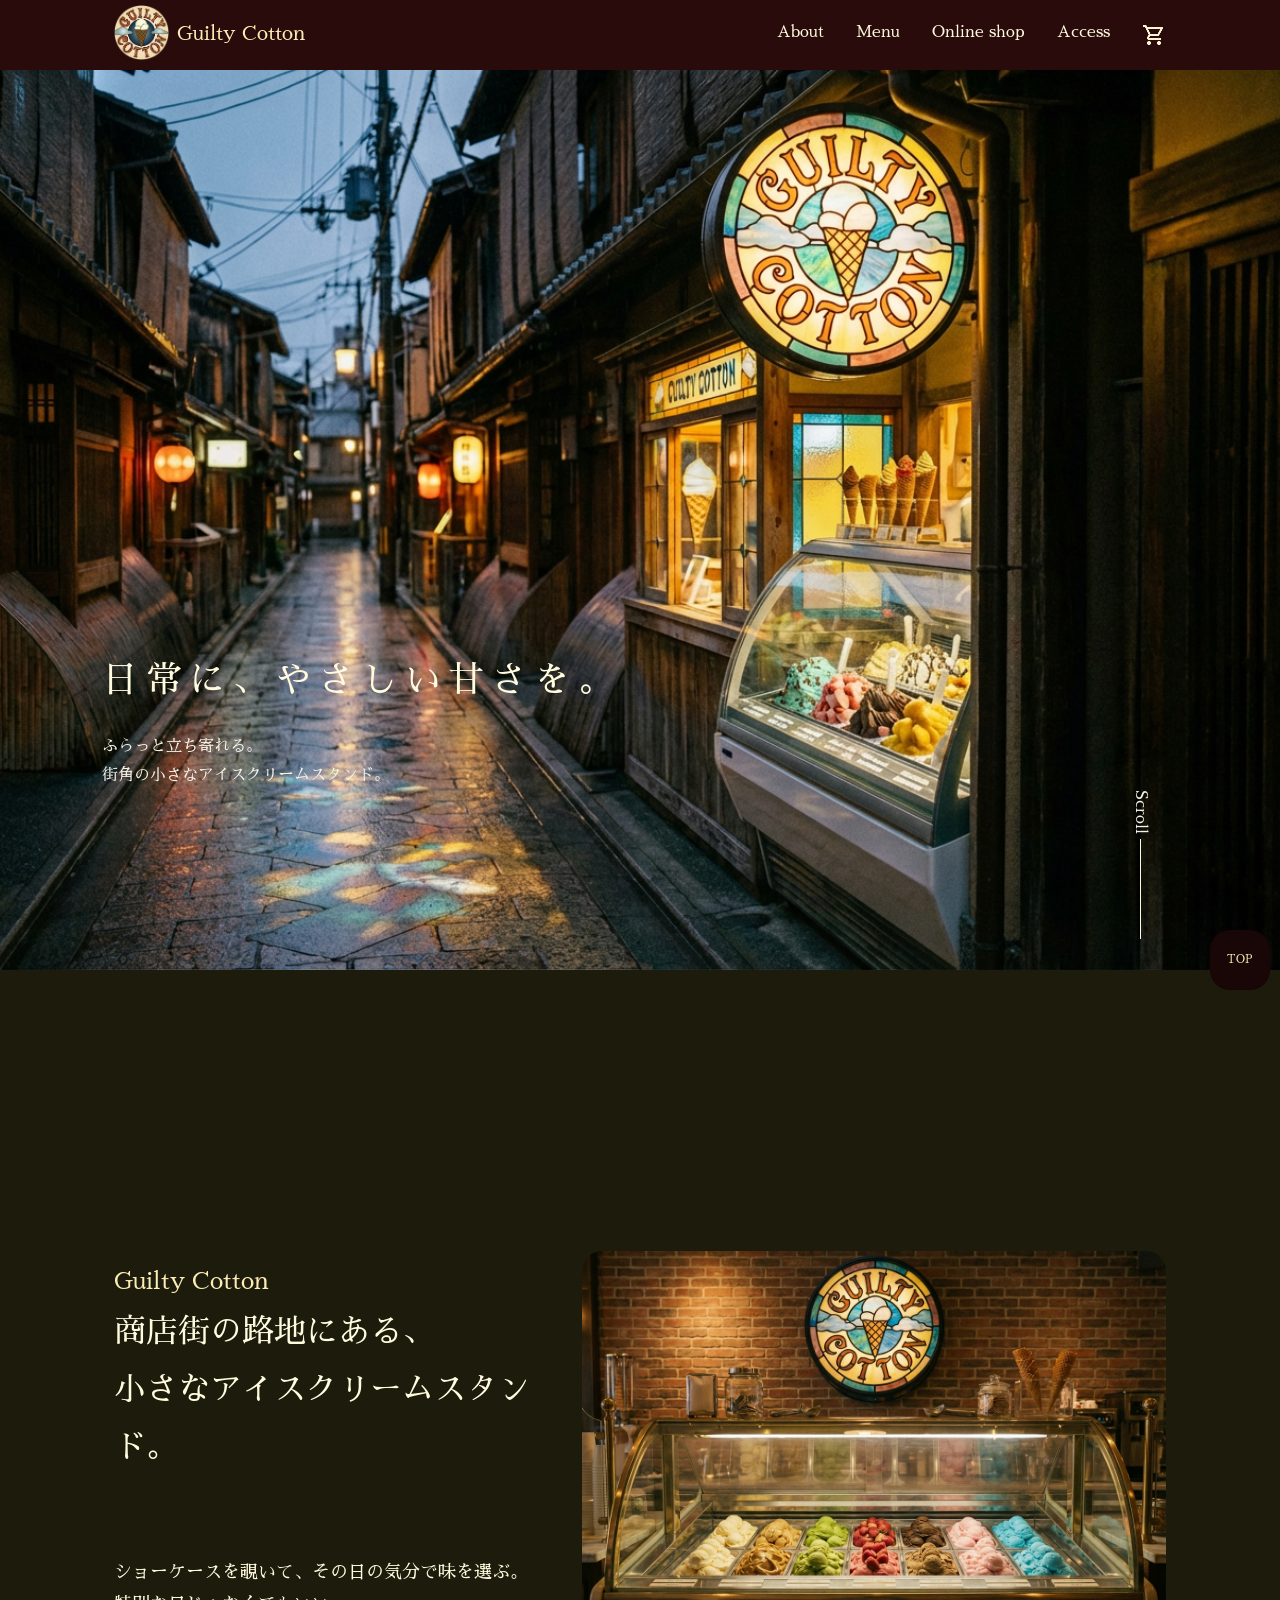
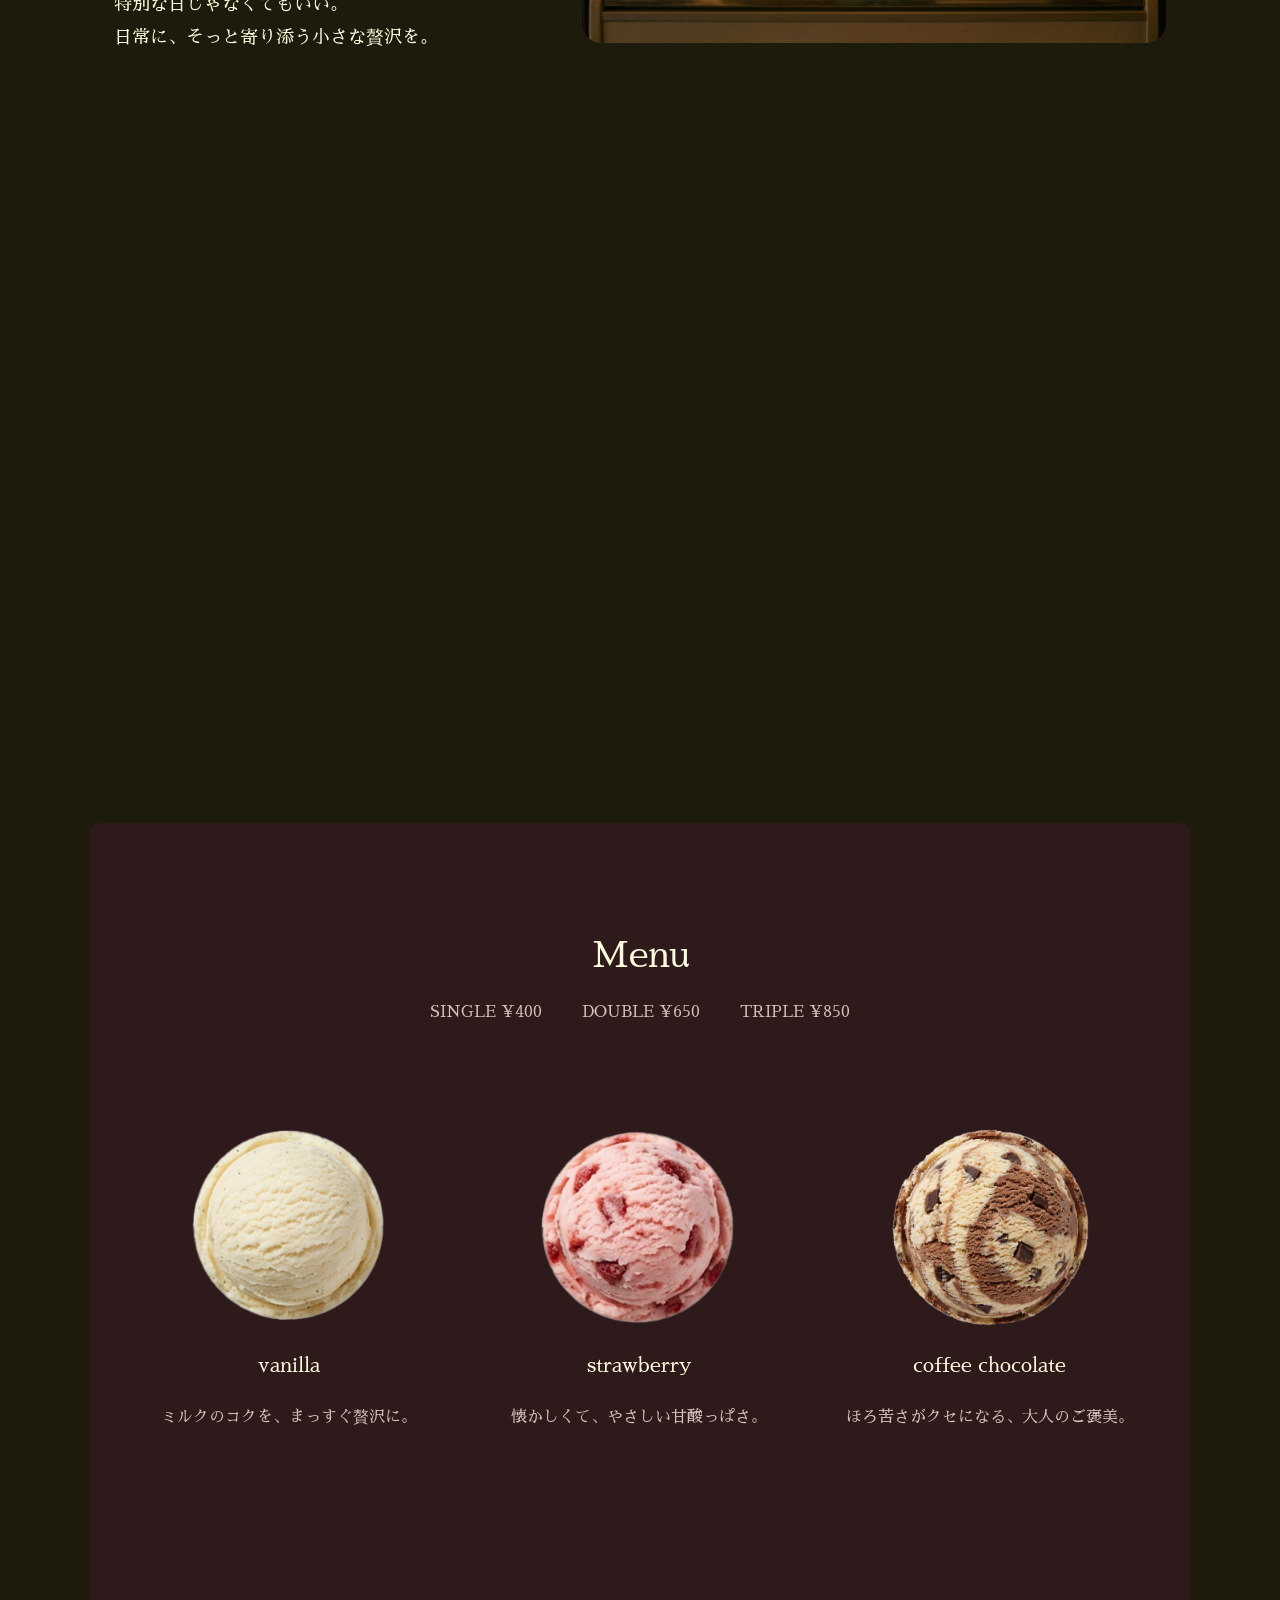
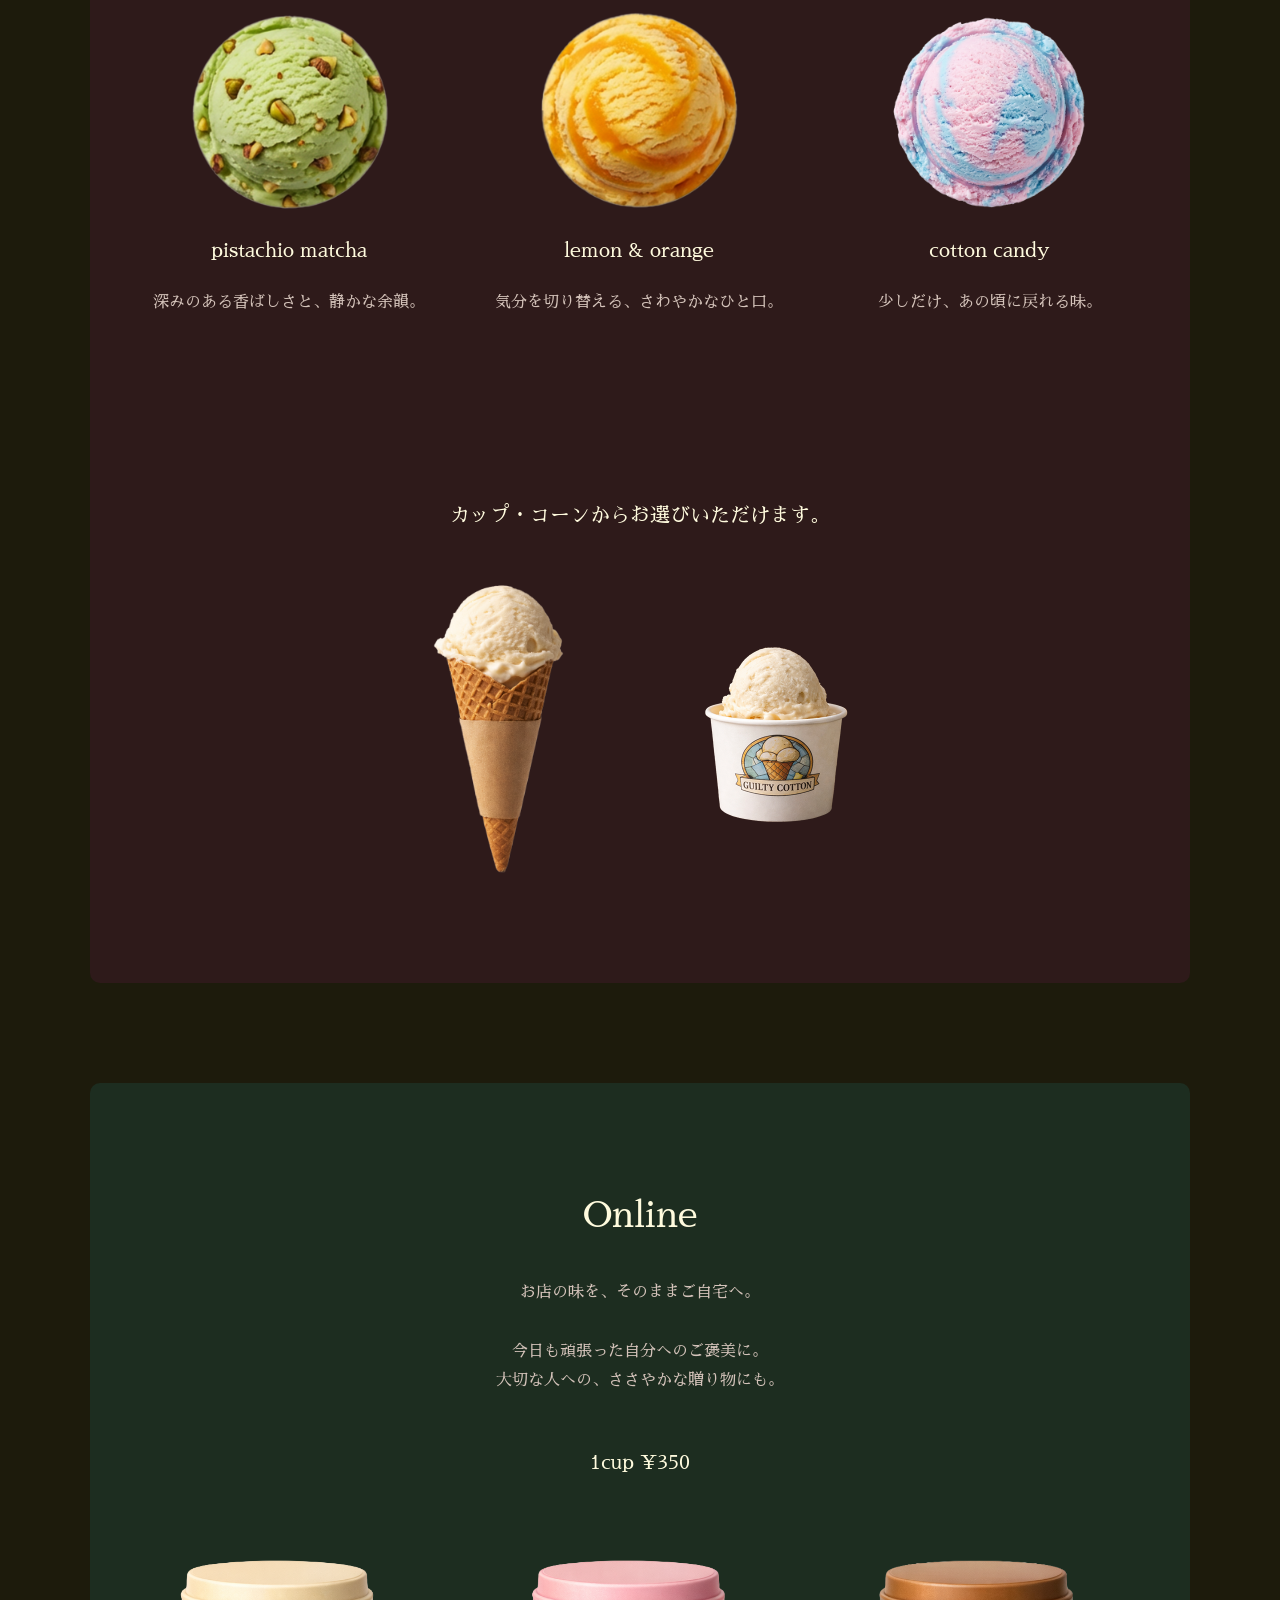
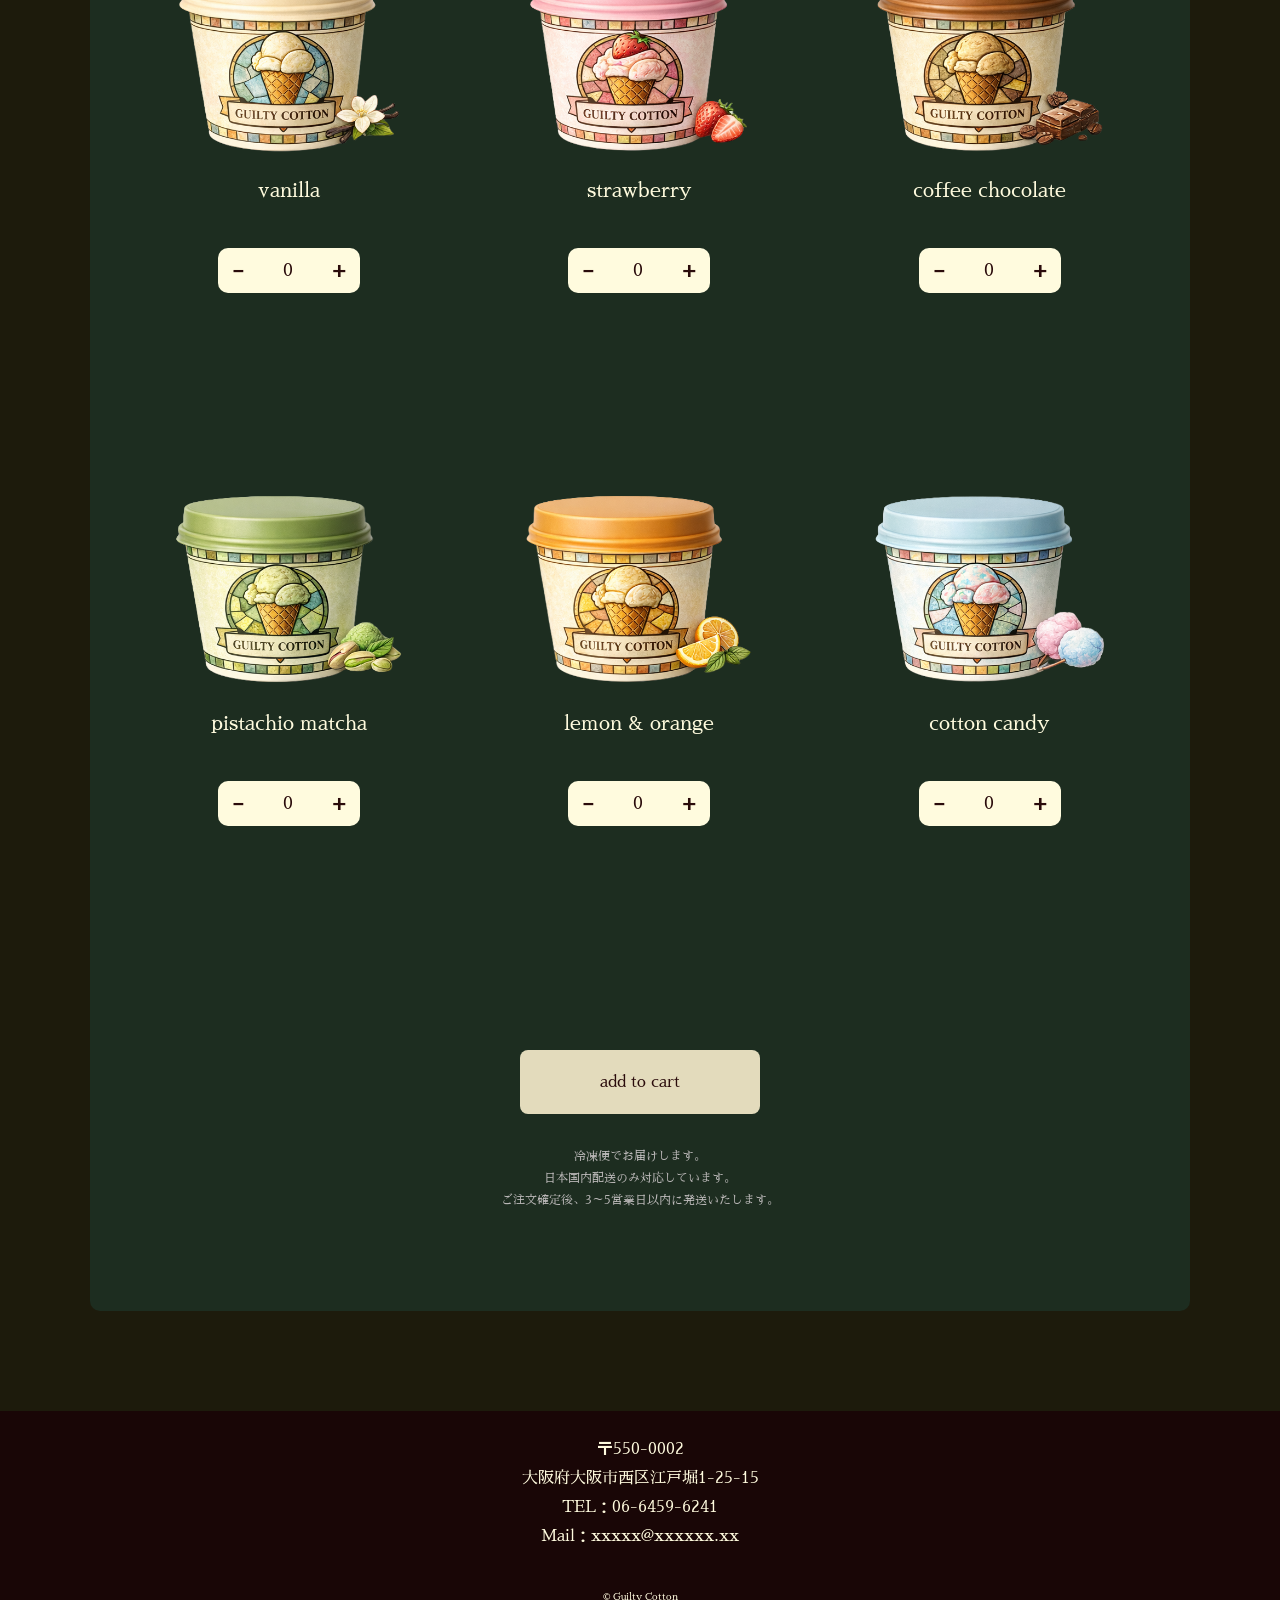
==== index.html @ 7523163b "Add files via upload" ====
<!DOCTYPE html>
<html lang="ja">

<head>
  <meta charset="UTF-8">
  <meta name="viewport" content="width=device-width, initial-scale=1.0">
  <link rel="stylesheet" href="css/reset.css">
  <link rel="stylesheet" href="css/style.css">
  <link rel="icon" href="favicon.ico">
  <link rel="preconnect" href="https://fonts.googleapis.com">
  <link rel="preconnect" href="https://fonts.gstatic.com" crossorigin>
  <link href="https://fonts.googleapis.com/css2?family=Sawarabi+Mincho&display=swap" rel="stylesheet">
  <title>Guilty Cotton</title>
</head>

<body>

  <!-- header -->
  <header>
    <div class="container">
      <div class="header-inner">
        <div class="logo">
          <a href=""><img src="images/アセット 170.png" alt="logo">Guilty Cotton</a>
        </div>

        <nav class="header-nav">
          <ul class="nav-list">
            <li><a href="#about">About</a></li>
            <li><a href="#menu">Menu</a></li>
            <li><a href="#onlineshop">Online shop</a></li>
            <li><a href="#access">Access</a></li>
          </ul>
              <a href="#" class="cart-icon">
                <img src="images/cart.png" alt="cart">
                <span id="cart-count" class="is-hidden">0</span>
              </a>

          <div class="ham">
            <div class="bar"></div>
            <div class="bar"></div>
            <div class="bar"></div>
          </div>
        </nav>
      </div>
    </div>
  </header>

  <main>
    <!-- mainvisual -->
    <div class="mainvisual">
      <img src="images/exterior.png" alt="店舗外観">

      <div class="main-text">
        <h1>日常に、やさしい甘さを。</h1>
        <p>ふらっと立ち寄れる。<br>
          街角の小さなアイスクリームスタンド。</p>

      <!-- scroll -->
        <div class="scroll">
          <span>Scroll</span>
        </div>
      </div>
    </div>


    <!-- topへbtn -->
    <p id="page-top"><a href="#">Top</a></p>

    <!-- about -->
    <section class="about inview fadeup" id="about">
      <div class="container">

        <div class="about-text">
          <p class="about-title">Guilty Cotton</p>
          <h2>商店街の路地にある、<br>
            小さなアイスクリームスタンド。</h2>
          <p>ショーケースを覗いて、その日の気分で味を選ぶ。<br>
            特別な日じゃなくてもいい。<br>
            日常に、そっと寄り添う小さな贅沢を。</p>
        </div>

        <div class="about-img">
          <img src="images/店内.png" alt="店内の様子">
        </div>

      </div>
    </section>

    <!-- ice-img パララックス-->
    <div class="parallax_box">
      <div class="parallax_content img_bg_01">
      </div>
    </div>



    <!-- menu -->
    <section class="menu" id="menu">
      <div class="menu-inner">
        <div class="container">
          <h2>Menu</h2>

          <div class="menu-price">
            <ul>
              <li>SINGLE ¥400</li>
              <li>DOUBLE ¥650</li>
              <li>TRIPLE ¥850</li>
            </ul>
          </div>

          <div class="menu-ice">
            <ul>
              <li><img src="images/バニラ.png" alt="バニラ">
                <p class="ice-name">vanilla</p>
                <p class="ice-exp">ミルクのコクを、まっすぐ贅沢に。</p>
              </li>

              <li><img src="images/苺アイス.png" alt="イチゴ">
                <p class="ice-name">strawberry</p>
                <p class="ice-exp">懐かしくて、やさしい甘酸っぱさ。</p>
              </li>

              <li><img src="images/チョコ.png" alt="コーヒーチョコレート">
                <p class="ice-name">coffee chocolate</p>
                <p class="ice-exp">ほろ苦さがクセになる、大人のご褒美。</p>
              </li>

              <li><img src="images/ピスタチオ.png" alt="ピスタチオ抹茶">
                <p class="ice-name">pistachio matcha</p>
                <p class="ice-exp">深みのある香ばしさと、静かな余韻。</p>
              </li>

              <li><img src="images/オレンジ.png" alt="レモンオレンジ">
                <p class="ice-name">lemon & orange</p>
                <p class="ice-exp">気分を切り替える、さわやかなひと口。</p>
              </li>

              <li><img src="images/アイス綿菓子味.png" alt="コットンキャンディ">
                <p class="ice-name">cotton candy</p>
                <p class="ice-exp">少しだけ、あの頃に戻れる味。</p>
              </li>
            </ul>
          </div>

          <!-- カップ・コーン -->
          <div class="menu-end">
            <h3>カップ・コーンからお選びいただけます。</h3>

            <div class="menu-select">
              <ul>
                <li>
                  <img src="images/コーン.png" alt="">
                </li>

                <li>
                  <img src="images/カップ.png" alt="">
                </li>
              </ul>
            </div>
          </div>

        </div>
      </div>
    </section>

    <!-- online -->
    <section class="online" id="onlineshop">
      <div class="online-inner">

        <div class="container">
          <h2>Online</h2>
            
          <div class="online-exp">
            <p class="top">お店の味を、そのままご自宅へ。</p>
            <p>今日も頑張った自分へのご褒美に。<br>
              大切な人への、ささやかな贈り物にも。</p>

              <p class="online-price">1cup ¥350</p>
          </div>

          <div class="cup-img">
            <ul>
              <li><img src="images/01.png" alt="バニラカップ">
                <p class="ice-name">vanilla</p>
                <!-- count btn -->
                <div class="qty">
                  <div class="down">-</div>
                  <input type="number" class="textBox" value="0" min="0">
                  <div class="up">+</div>
                </div>
              </li>

              <li><img src="images/02 .png" alt="イチゴカップ">
                <p class="ice-name">strawberry</p>
                <!-- count btn -->
                <div class="qty">
                  <div class="down">-</div>
                  <input type="number" class="textBox" value="0" min="0">
                  <div class="up">+</div>
                </div>
              </li>

              <li><img src="images/03.png" alt="コーヒーカップ">
                <p class="ice-name">coffee chocolate</p>
                <!-- count btn -->
                <div class="qty">
                  <div class="down">-</div>
                  <input type="number" class="textBox" value="0" min="0">
                  <div class="up">+</div>
                </div>
              </li>

              <li><img src="images/04.png" alt="ピスタチオカップ">
                <p class="ice-name">pistachio matcha</p>
                <!-- count btn -->
                <div class="qty">
                  <div class="down">-</div>
                  <input type="number" class="textBox" value="0" min="0">
                  <div class="up">+</div>
                </div>
              </li>

              <li><img src="images/05.png" alt="オレンジカップ">
                <p class="ice-name">lemon & orange</p>

                <!-- count btn -->
                <div class="qty">
                  <div class="down">-</div>
                  <input type="number" class="textBox" value="0" min="0">
                  <div class="up">+</div>
                </div>
              </li>

              <li><img src="images/06.png" alt="コットンキャンディカップ">
                <p class="ice-name">cotton candy</p>
                <!-- count btn -->
                <div class="qty">
                  <div class="down">-</div>
                  <input type="number" class="textBox" value="0" min="0">
                  <div class="up">+</div>
                </div>
              </li>
            </ul>
          </div>

          <!-- btn -->
          <div class="add-cart-wrap">
            <button class="add-cart">add to cart</button>
            <span class="added-message">added!</span>
          </div>

          <div class="shipping-notes">
            <ul>
              <li>冷凍便でお届けします。</li>
              <li>日本国内配送のみ対応しています。</li>
              <li>ご注文確定後、3～5営業日以内に発送いたします。</li>
            </ul>
          </div>
        </div>
      </div>
    </section>

    <!-- footer  -->
    <footer id="access">

      <div class="access">
        <p>〒550-0002<br>
          大阪府大阪市西区江戸堀1-25-15<br>
          TEL：06-6459-6241<br>
          Mail：xxxxx@xxxxxx.xx
        </p>
      </div>
      <p class="copylight"><small>&copy; Guilty Cotton</small></p>
    </footer>

  </main>
  <script src="https://code.jquery.com/jquery-3.7.1.min.js"></script>
  <script src="js/script.js"></script>
</body>

</html>
---- css/style.css ----
@charset "UTF-8";

/* 変数定義 */
:root{
    --themecolor:#FFFBDE;
    --expcolor:#D4C3BA;
    --ycolor:#FBEDB5;
}


/* body 基本設定*/
body{
    font-family: "Sawarabi Mincho", serif;
    font-size: 16px;
    line-height: 1.8;
    color: var(--themecolor);
    background-color: #1D1B0C;
}

h1, h2, h3{
    color: var(--themecolor);
}

.container{
    padding: 0 24px;
    max-width: 1100px;
    margin: 0 auto;
}

/* header */
header{
    background-color: #2A0B0B;
    height: 70px;
}

.header-inner{
    display: flex;
    width: 100%;
    justify-content: space-between;
    align-items: center;
}

.logo a{
    display: flex;
    align-items: center;
    gap: 8px;
    padding: 5px 0;
    font-size: 20px;
    color: var(--ycolor);
}

.logo img{
    width: 55px;
    height: auto;
}

.header-nav {
  display: flex;
  align-items: center;
  gap: 2rem;
}

.nav-list{
    display: flex;
    gap: 2rem;
    font-size: 16px;
    align-items: center;
    color: var(--themecolor);
}

.nav-list li:hover{
  color: #ffc0b1;
}

/* ハンバーガー */
.ham{
    width: 40px;
    height: 40px;
    display: flex;
    flex-direction: column; /*これ使ったらjustify-contentとalign-itemがぎゃくになる*/
    justify-content: center;
    align-items: center;
    gap: 8px;
    cursor: pointer;
    display: none; /* pcでは非表示 */
}

.bar{
    width: 80%;
    height: 2px;
    background-color: var(--themecolor);
    transition: 0.3s
}

.ham.active .bar:nth-child(1) { /*1本目の線*/
    transform: translateY(10px) rotate(45deg);
}

.ham.active .bar:nth-child(2) { /*2本目の線*/
    transform: translateY(100px);
    opacity: 0;
}

.ham.active .bar:nth-child(3) { /*3本目の線*/
    transform: translateY(-10px) rotate(-45deg);
}

/* cart-icon */
.cart-icon {
  position: relative;
  display: inline-block;
}

#cart-count {
  position: absolute;
  top: -6px;
  right: -8px;
  background: #fffbde;
  color: #2A0B0B;
  font-size: 12px;
  width: 18px;
  height: 18px;
  border-radius: 50%;
  display: flex;
  align-items: center;
  justify-content: center;
  font-weight: bold;
}

/* カート０の時は非表示 */
#cart-count.is-hidden {
  display: none;
}

.header-nav a:hover {
  color: #ffc0b1;
}

.cart-icon:hover img {
  opacity: 0.8;
}

/* main mainvisual*/
.mainvisual{
    position: relative;
    height: 100vh;
}

.mainvisual img{
    width: 100%;
    height: 100vh;
    object-fit: cover;
}

.main-text{
    position: absolute;
    bottom: 20%;
    left: 8%;
    color: #f5f2e8;

}

.main-text h1{
    font-size: 36px;
    margin-bottom: 20px;
    letter-spacing: 0.2em;
}

/* aboutブラー */
.inview.fadeup {
	opacity: 0;
	transition-duration: 2.5s;
	transform: translateY(50px);
}
.inview.fadeup.active {
	opacity: 1;
	transform: translateY(0px);
}

/* スクロールダウンの位置 */
.scroll {
  position: absolute;
  left: 80vw;
  writing-mode: vertical-rl;
}

/* 線のアニメーション部分 */
.scroll::before {
  animation: scroll 2s infinite;
  background-color: var(--themecolor);
  bottom: -105px;
  content: "";
  height: 100px;
  left: 0;
  margin: auto;
  position: absolute;
  right: 0;
  width: 1px;
}

/* 線のアニメーション */
@keyframes scroll {
  0% {
    transform: scale(1, 0);
    transform-origin: 0 0;
  }
  50% {
    transform: scale(1, 1);
    transform-origin: 0 0;
  }
  51% {
    transform: scale(1, 1);
    transform-origin: 0 100%;
  }
  100% {
    transform: scale(1, 0);
    transform-origin: 0 100%;
  }
}

/* about */
.about{
    padding: 30vh 0;
}

.about .container{
    display: flex;
    align-items: center;
    justify-content: space-around;
}

.about-img img{
  width: 100%;
  max-width: 600px;
  border-radius: 20px;
}

.about-text .about-title{
    font-size: 24px;
    font-weight: normal;
    color: var(--ycolor);
}

.about-text h2{
    font-size: 32px;
    margin-bottom: 60px;
    
}

.about p{
    font-size: 18px;
    padding-top: 20px;
}

/* ice-img パララックス*/
.parallax_content{
  display: flex;
  height: 400px;
  justify-content: center;
  align-items: center;

  background-attachment: fixed;
  background-position: center;
  background-size: cover;
  background-repeat: no-repeat;
}

.img_bg_01{
  background-image: url(../images/showcase.png);
}


/* menu */
.menu{
    margin: 100px 0;
}

.menu-inner{
    max-width: 1100px;
    margin: 0 auto;
   background-color: #2e1a1a;
   border-radius: 10px;
}

/* menu text */
.menu h2{
    font-size: 36px;
    text-align: center;
    padding-top: 100px;
}

.menu-price ul {
    display: flex;
    justify-content: center;
    color: var(--expcolor);
}

.menu-price ul li{
    margin: 10px 20px;
}

/* menu-ice */

.menu-ice{
    padding-top: 10vh;
}

.menu-ice ul{
    display: flex;
    flex-wrap: wrap;
}

.menu-ice ul li{
    width: 33.3%;
    text-align: center;
    margin-bottom: 20vh;
} 

.menu-ice ul li img{
    width: 200px;
    height: auto;
    transition: transform .6s ease; /* ゆっくり変化させる */
}

.menu-ice ul li:hover img {
  transform: scale(1.1); /* 拡大 */
}

.ice-name{
    font-size: 20px;
    padding: 20px;
}

.ice-exp{
    font-size: 16px;
    color: var(--expcolor);
}

/* カップ・コーン */
.menu-end{
    padding-bottom: 100px;
}

.menu-end h3{
    font-size: 20px;
    text-align: center;
    margin-bottom: 50px;
}

.menu-select ul{
    display: flex;
    justify-content: center;
    gap: 80px;
}

.menu-select li {
  width: 200px;
  height: 300px;
  display: flex;
  align-items: center;
  justify-content: center;
}

.menu-select li:hover img {
  transform: scale(1.3); /* 拡大 */
}

/* 画像は比率を保って収める */
.menu-select li img {
  max-width: 100%;
  max-height: 100%;
  object-fit: contain;
}


/* online */
.online{
    margin: 100px 0;
}

.online-inner{
    max-width: 1100px;
    margin: 0 auto;
    background-color: #1D2D20;
    text-align: center;
    padding-bottom: 100px;
    border-radius: 10px;
}

.online-inner h2{
    font-size: 36px;
    padding-top: 100px;
}

.online-exp{
    margin: 30px 0;
    color: var(--expcolor);
}

.online-exp .top{
    padding-bottom: 30px;
}

.online-price{
    color: var(--themecolor);
    padding: 50px 0;
    font-size: 20px;
}

/* cup-img */
.cup-img ul{
    display: flex;
    flex-wrap: wrap;
}

.cup-img ul li{
    width: 33.3%;
    text-align: center;
    margin-bottom: 20vh;

}

.cup-img ul li img{
    width: 230px;
    height: auto;
    transition: transform .6s ease; /* ゆっくり変化させる */
}

.cup-img ul li:hover img {
  transform: scale(1.1); /* 拡大 */
}

.cup-img ul li .ice-name{
    font-size: 20px;
    padding: 20px;
}

/* カートに入れるボタン */
.add-cart-wrap {
  margin-top: 24px;
  text-align: center;
  position: relative;
  display: inline-block;
}


.add-cart {
  display: inline-block;
  background-color: #e3dbbc;
  color: #2A0B0B;
  padding: 18px 80px;
  text-decoration: none;
  border-radius: 8px;
  box-shadow: #190606 ;
}

/* added!表示 */
.added-message {
  position: absolute;
  top: -24px;
  right: 0;
  font-size: 12px;
  color: #2A0B0B;
  background: #fffbde;
  padding: 2px 6px;
  border-radius: 6px;
  opacity: 0;
  transform: translateY(6px);
  transition: opacity 0.3s ease, transform 0.3s ease;
  pointer-events: none;
}

/* 表示用 */
.added-message.is-show {
  opacity: 1;
  transform: translateY(0);
}


.add-cart:hover{
  opacity: .75;
}

.shipping-notes {
  margin-top: 32px;
  font-size: 12px;
  color: #bcb9b9;
}

/* count btn */
.qty {
    background: #fffbde;
    border-radius: 10px;
    display: flex;
    width: fit-content;
    margin: 20px auto;
}

.down, .up {
    font-size: 25px;
    padding: 0 14px;
    cursor: pointer;
    user-select: none;
    color: #2A0B0B;
    font-weight: bold;
}

.down:hover,
.up:hover{
  opacity: .5;
}

.textBox {
    border: none;
    background: none;
    font-size: 18px;
    text-align: center;
    width: 60px;
    color: #2A0B0B;
}

/* [input type="number"]のデフォルトの矢印を消す */
input[type="number"]::-webkit-outer-spin-button, 
input[type="number"]::-webkit-inner-spin-button {
    -webkit-appearance: none; 
    margin: 0; 
    -moz-appearance:textfield; 
} 


/* footer */
footer {
  background-color: #190606;
  color: var(--themecolor);
  height: 220px;

  display: flex;
  flex-direction: column;
  justify-content: space-between; /* 上下に分ける */
  align-items: center;            /* 横中央 */

  padding: 24px 0;
}

/* 住所ブロック */
footer .access {
  text-align: center;
  line-height: 1.8;
}

/* コピーライト */
.copylight {
  font-size: 12px;
}


/* topへbtn */

/*リンクの形状*/
#page-top a{
	display: flex;
	justify-content:center;
	align-items:center;
	background:#190606;
	border-radius: 20px;
	width: 60px;
	height: 60px;
	color: var(--ycolor);
	text-align: center;
	text-transform: uppercase; 
	text-decoration: none;
	font-size:0.7rem;
	transition:all 0.3s;
}

#page-top a:hover{
	background: #685b5b;
}

/*リンクを右下に固定*/
#page-top {
	position: fixed;
	right: 10px;
	bottom:10px;
	z-index: 2;
    /*はじめは非表示*/
	opacity: 0;
	transform: translateY(100px);
}

/*　上に上がる動き　*/

#page-top.UpMove{
	animation: UpAnime 0.5s forwards;
}

@keyframes UpAnime{
  from {
    opacity: 0;
	transform: translateY(100px);
  }
  to {
    opacity: 1;
	transform: translateY(0);
  }
}

/*　下に下がる動き　*/

#page-top.DownMove{
	animation: DownAnime 0.5s forwards;
}
@keyframes DownAnime{
  from {
  	opacity: 1;
	transform: translateY(0);
  }
  to {
  	opacity: 1;
	transform: translateY(100px);
  }
}


/* ------------レスポンシブ対応------------- */
@media screen and (max-width: 700px) {
body{
  font-size: 14px;
}

.online{
  margin: 50px 0;
}

.mainvisual,
.mainvisual img {
    height: 80vh;
  }

.logo img{
  width: 40px;
  height: auto;
  
}
.logo a{
  font-size: 0;
}

.header-nav {
    display: flex;
    justify-content: flex-end;
    align-items: center;
  }

.header-nav ul {
    display: none;
    position: fixed;
    top: -100%;
    left: 0;
    background-color: #000;
    flex-direction: column;
    width: 100%;
    height: 100vh;
    align-items: center;
    justify-content: center;
    z-index: 999;
    transition: 0.5s;
  }

header ul.active{
    top: 0;
    }

.ham {
    display: flex;
    z-index: 99999;
  }

/*hamburger menu*/
.nav-list{
    display: none;
    flex-direction: column;
    position: absolute;
    top: 70px;
    right: 0;
    width: 100%;
    background: #2A0B0B;
    padding: 20px 0;
  }

.nav-list.active{
    display: flex;
  }

.menu h2, .online-inner h2{
    padding-top: 30px;
}

.main-text {
    top: auto;
    bottom: 15%;
    left: 5%;
}

.main-text h1 {
    font-size: 24px;
    letter-spacing: 0.1em;
  }

.about .container {
    flex-direction: column;
    gap: 40px;
  }

.about {
    padding: 100px 0;
  }

.about-text h2 {
    font-size: 20px;
    margin-bottom: 30px;
  }

.about p{
    font-size: 15px;
  }

.menu{
    margin: 50px 0;
  }

.menu h2,.online-inner h2{
  font-size: 24px;
}

.menu-ice{
  padding-top: 0;
}

.menu-price ul{
  display: flex;
  flex-direction: column;
  text-align: center;
  margin: 10%;
}

.menu-price ul li{
  margin: 0;
}

.menu-end{
  padding-bottom: 0;
}

.ice-name{
  font-size: 16px;
  padding: 10px;
}

.ice-exp{
  font-size: 14px;
  padding: 10px;
}

.menu-ice ul li,
.cup-img ul li {
    width: 50%;
    margin-bottom: 60px;
  }

.menu-ice ul li img,
.cup-img ul li img {
    width: 130px;
  }

.menu-end h3{
  font-size: 15px;
  margin: 0;
  padding-top: 50px;
}

.menu-select ul{
  gap: 0;
}


.menu-select li img{
  max-width: 70%;
  max-height: 70%;
}

.online-price{
  padding: 25px 0;
  font-size: 16px;
}

.cup-img ul li .ice-name{
  font-size: 16px;
  padding: 10px;
}

.pty{
  margin: 10px 0;
}

.online-inner{
  padding-bottom: 50px;
}

.add-cart{
  padding: 10px 40px;
}

.down, .up {
  padding: 0 10px;
  font-size: 20px;
}

.textBox{
  font-size: 16px;
  width: 40px;
}

.parallax_box {
    display: none;
  }

  .access p{
    font-size: 13px;
  }
}
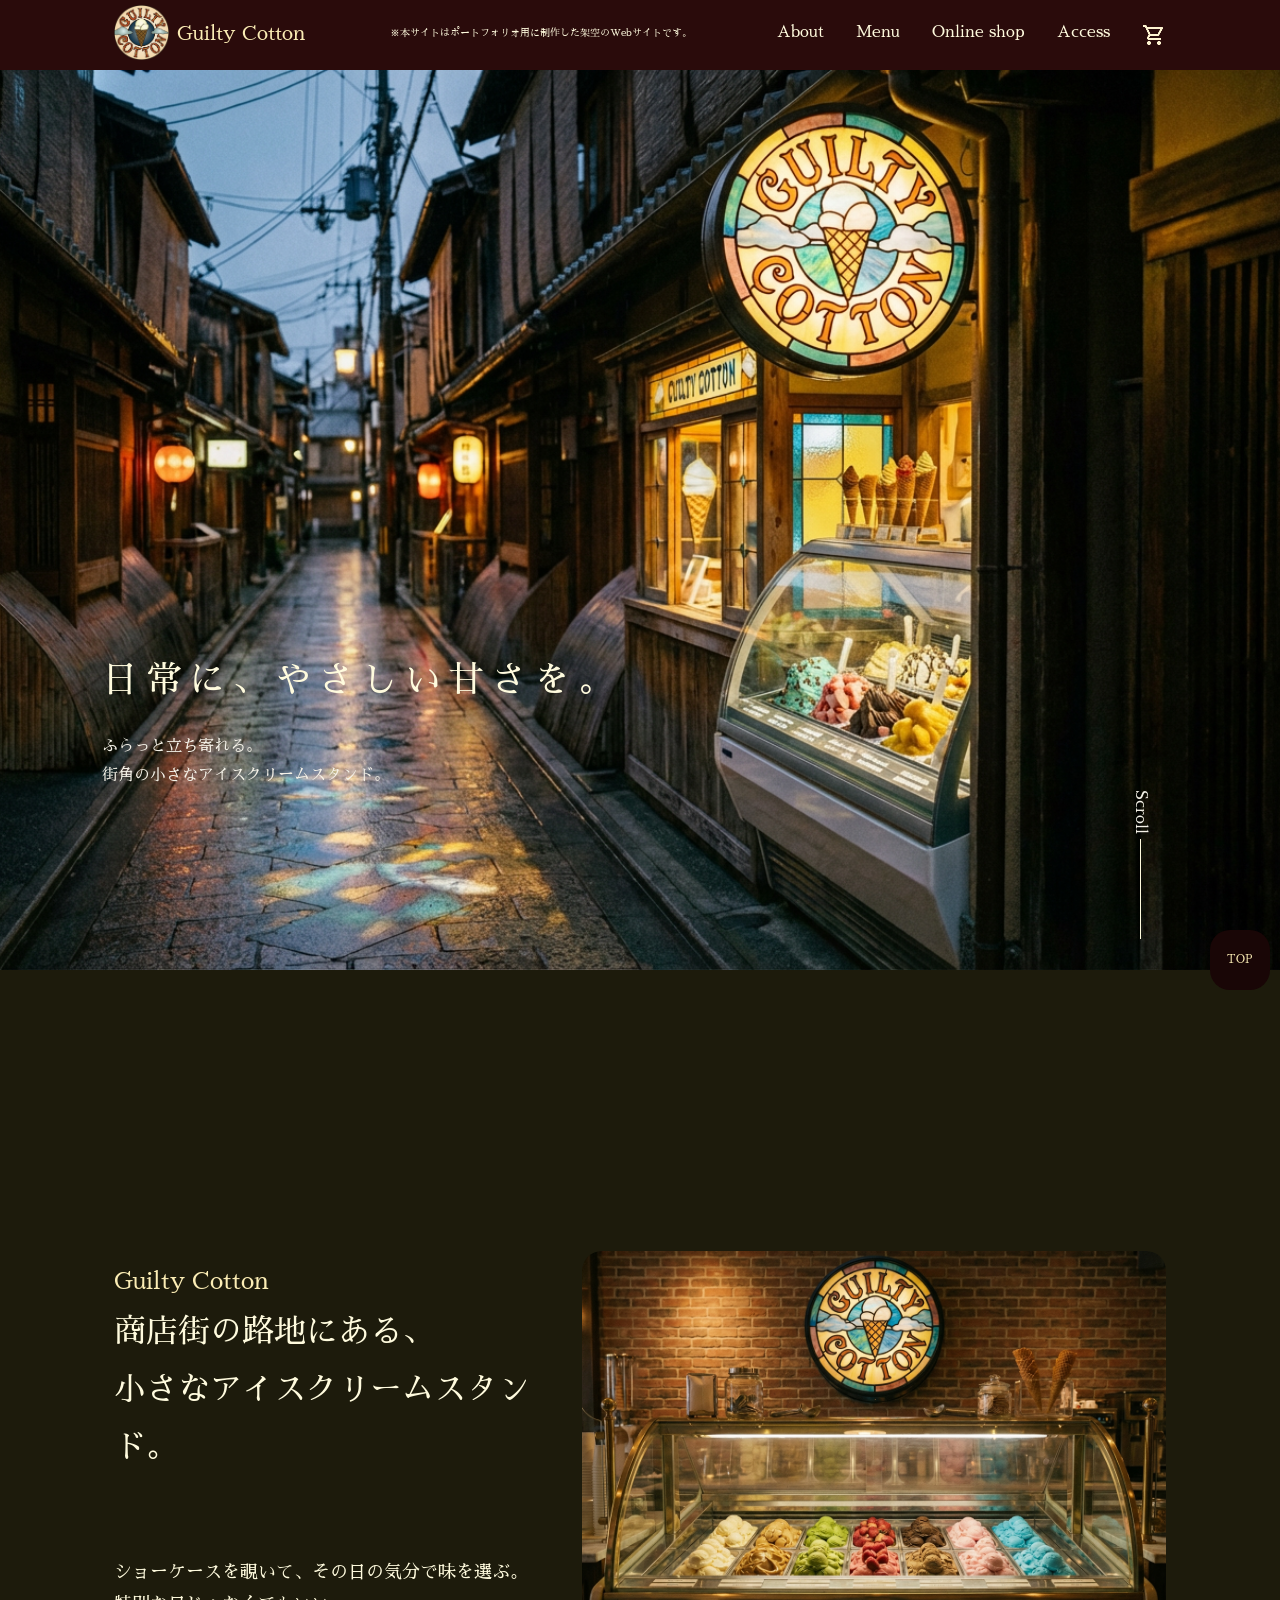
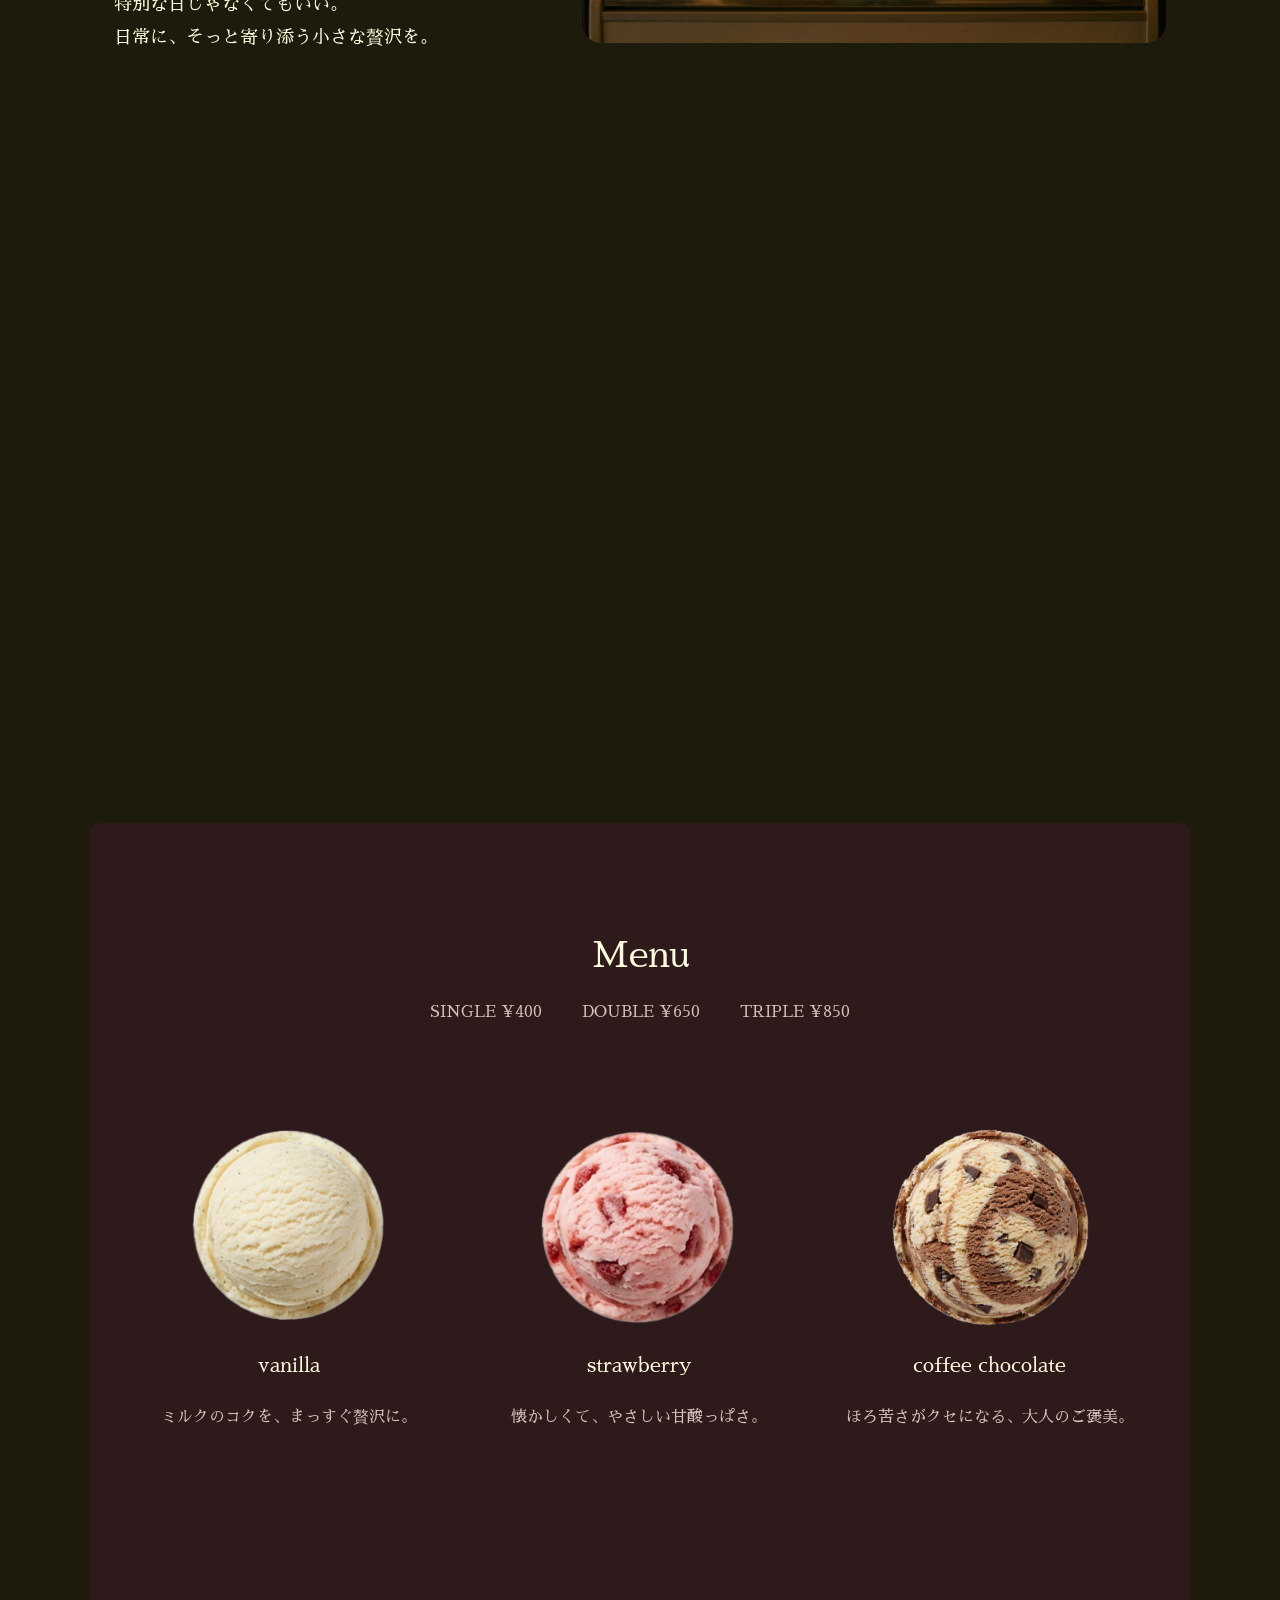
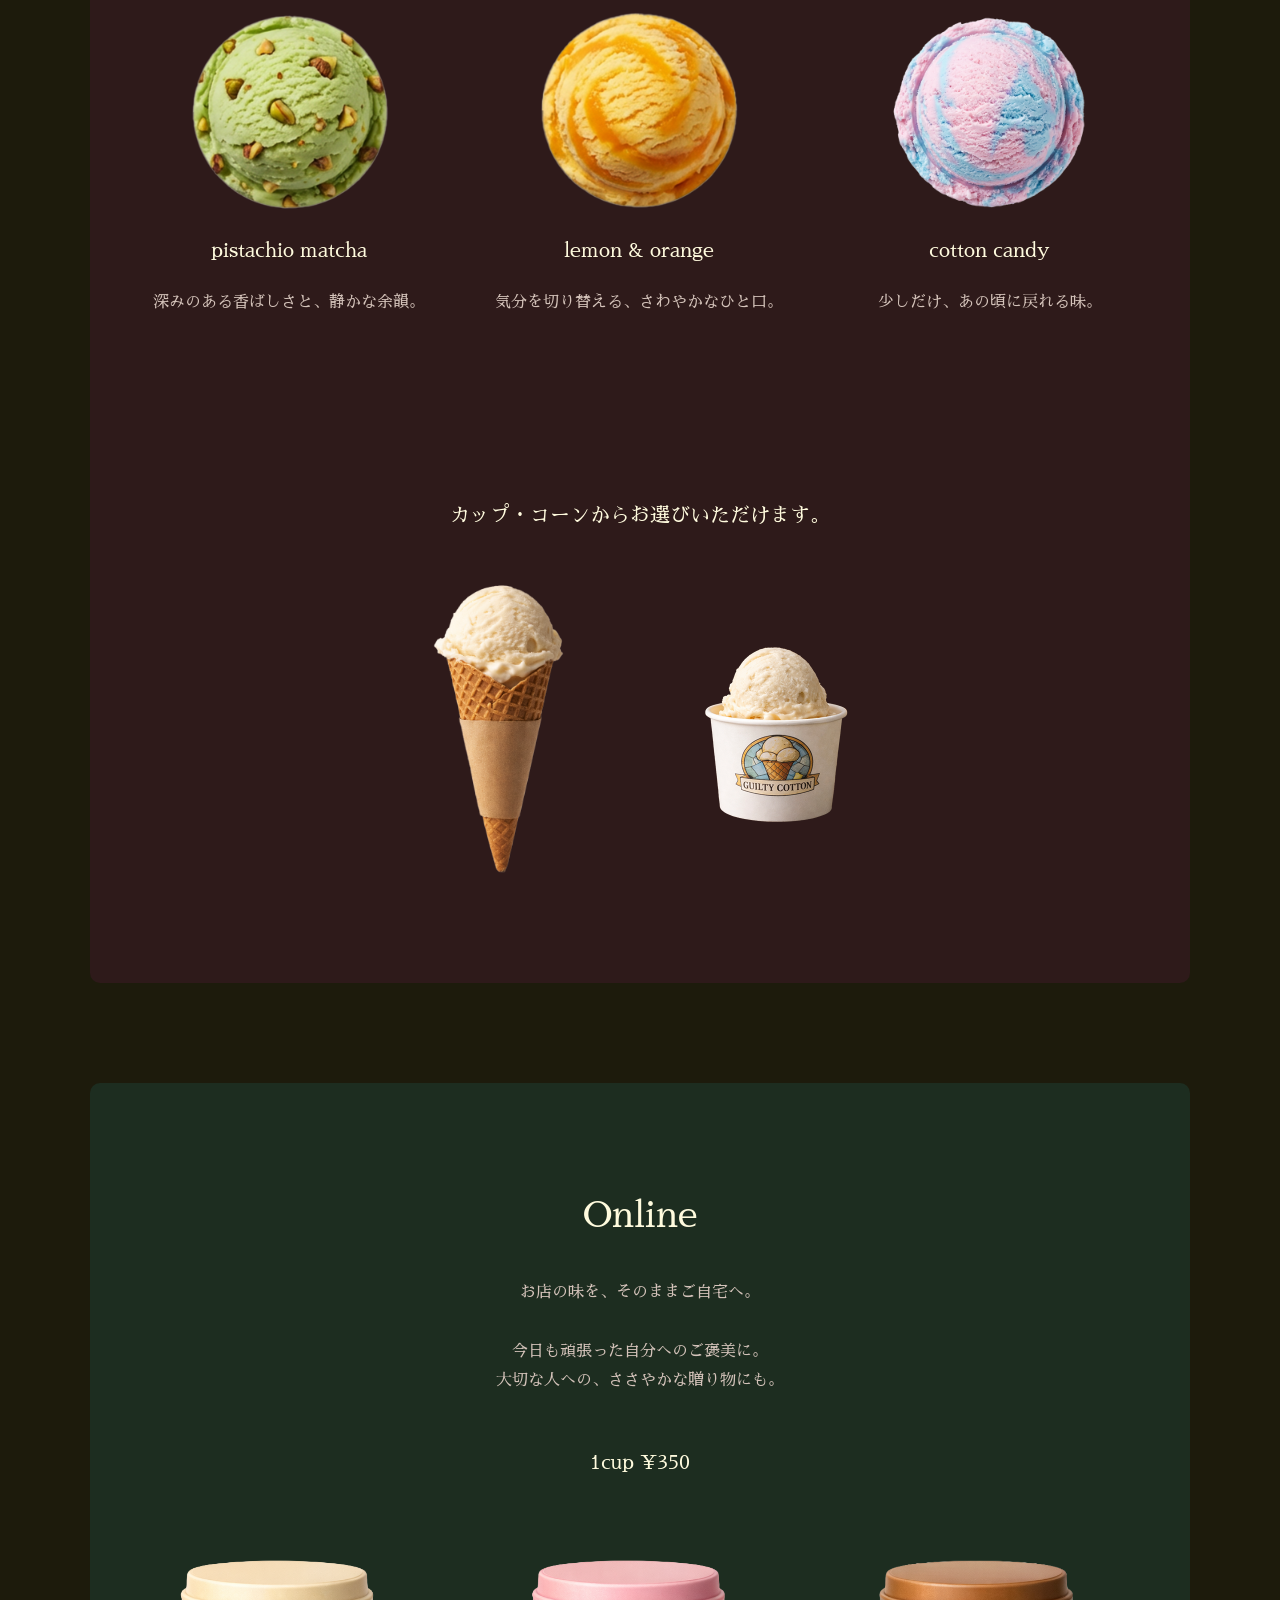
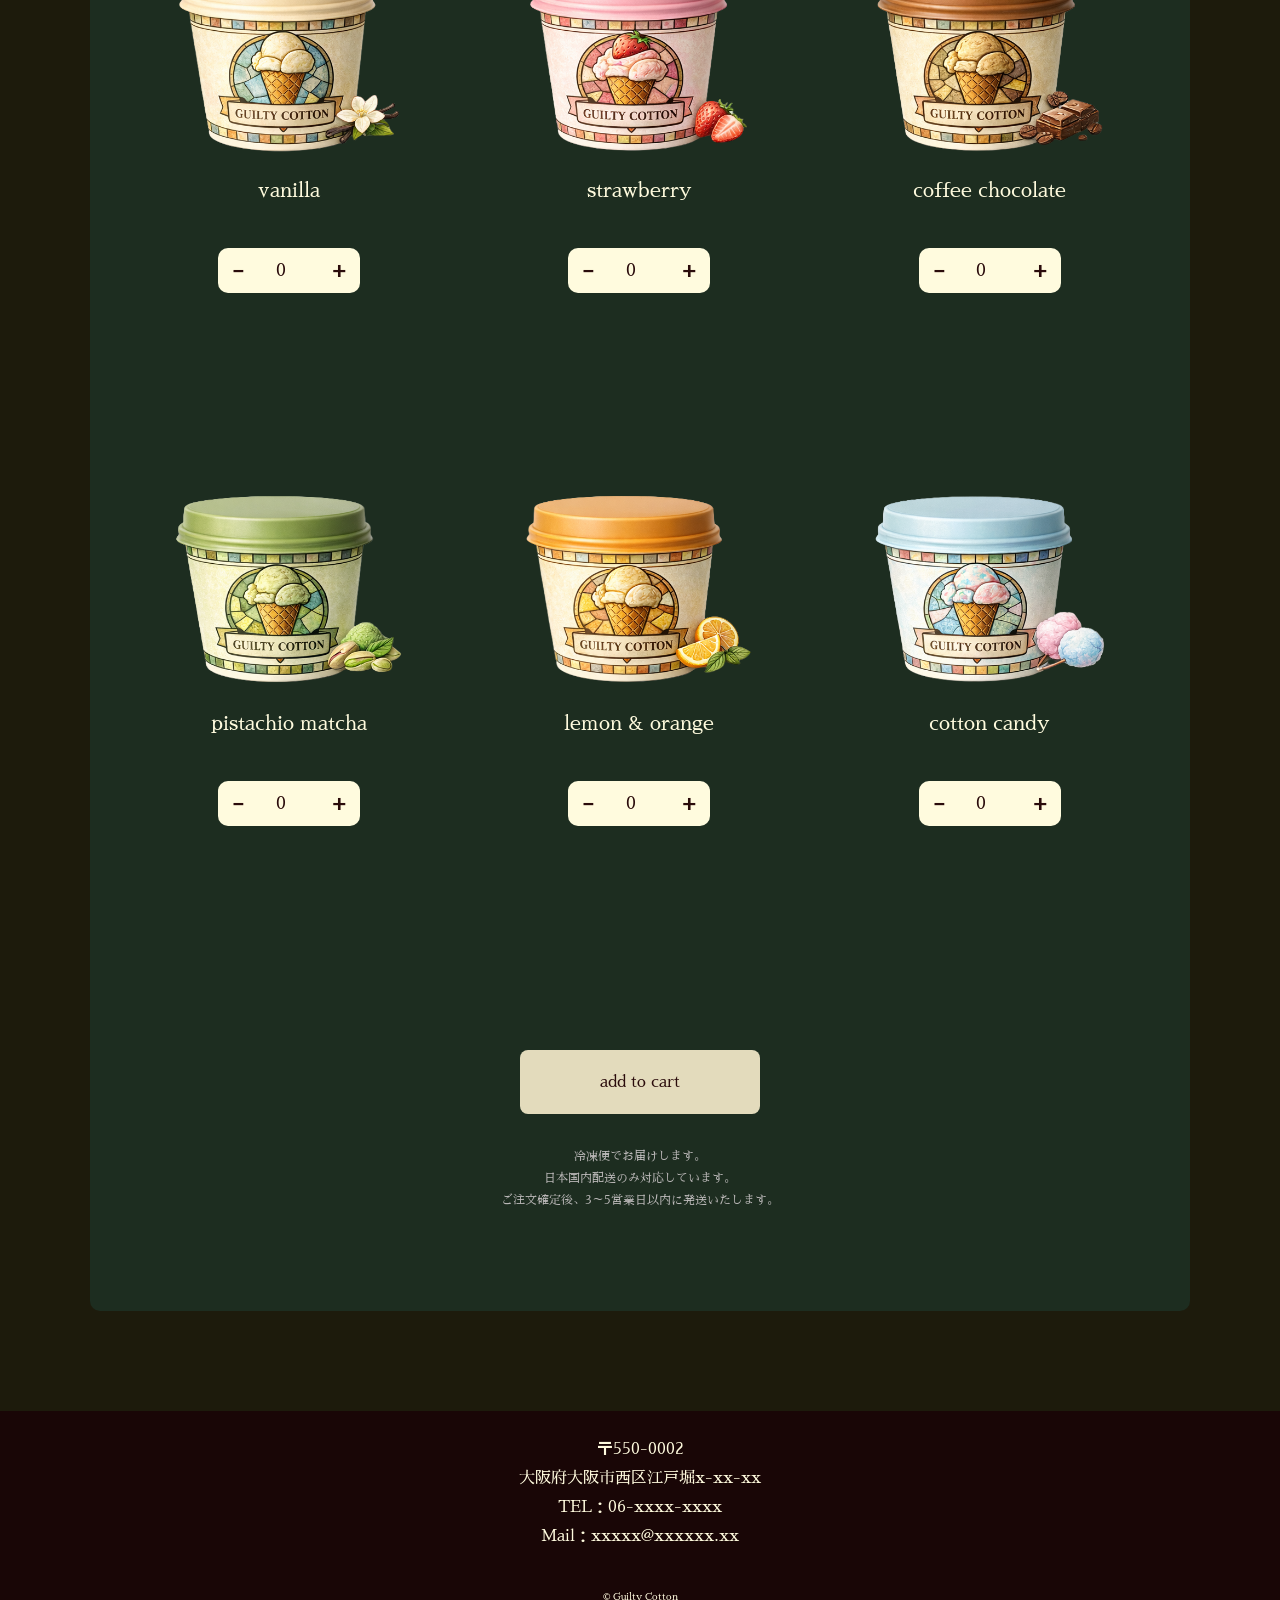
==== commit 9be7fa75: "Add files via upload" ====
--- a/index.html
+++ b/index.html
@@ -23,6 +23,9 @@
           <a href=""><img src="images/アセット 170.png" alt="logo">Guilty Cotton</a>
         </div>
 
+        <p class="attention">※本サイトはポートフォリオ用に制作した架空のWebサイトです。
+        </p>
+
         <nav class="header-nav">
           <ul class="nav-list">
             <li><a href="#about">About</a></li>
@@ -30,10 +33,10 @@
             <li><a href="#onlineshop">Online shop</a></li>
             <li><a href="#access">Access</a></li>
           </ul>
-              <a href="#" class="cart-icon">
-                <img src="images/cart.png" alt="cart">
-                <span id="cart-count" class="is-hidden">0</span>
-              </a>
+          <a href="#" class="cart-icon">
+            <img src="images/cart.png" alt="cart">
+            <span id="cart-count" class="is-hidden">0</span>
+          </a>
 
           <div class="ham">
             <div class="bar"></div>
@@ -55,7 +58,7 @@
         <p>ふらっと立ち寄れる。<br>
           街角の小さなアイスクリームスタンド。</p>
 
-      <!-- scroll -->
+        <!-- scroll -->
         <div class="scroll">
           <span>Scroll</span>
         </div>
@@ -169,13 +172,13 @@
 
         <div class="container">
           <h2>Online</h2>
-            
+
           <div class="online-exp">
             <p class="top">お店の味を、そのままご自宅へ。</p>
             <p>今日も頑張った自分へのご褒美に。<br>
               大切な人への、ささやかな贈り物にも。</p>
 
-              <p class="online-price">1cup ¥350</p>
+            <p class="online-price">1cup ¥350</p>
           </div>
 
           <div class="cup-img">
@@ -265,8 +268,8 @@
 
       <div class="access">
         <p>〒550-0002<br>
-          大阪府大阪市西区江戸堀1-25-15<br>
-          TEL：06-6459-6241<br>
+          大阪府大阪市西区江戸堀x-xx-xx<br>
+          TEL：06-xxxx-xxxx<br>
           Mail：xxxxx@xxxxxx.xx
         </p>
       </div>
--- a/css/style.css
+++ b/css/style.css
@@ -52,6 +52,10 @@
 .logo img{
     width: 55px;
     height: auto;
+}
+
+.attention{
+  font-size: 10px;
 }
 
 .header-nav {
@@ -524,7 +528,7 @@
 input[type="number"]::-webkit-inner-spin-button {
     -webkit-appearance: none; 
     margin: 0; 
-    -moz-appearance:textfield; 
+    appearance:textfield; 
 } 
 
 
@@ -635,7 +639,11 @@
 .mainvisual,
 .mainvisual img {
     height: 80vh;
-  }
+}
+
+.attention{
+  font-size: 8px;
+}
 
 .logo img{
   width: 40px;
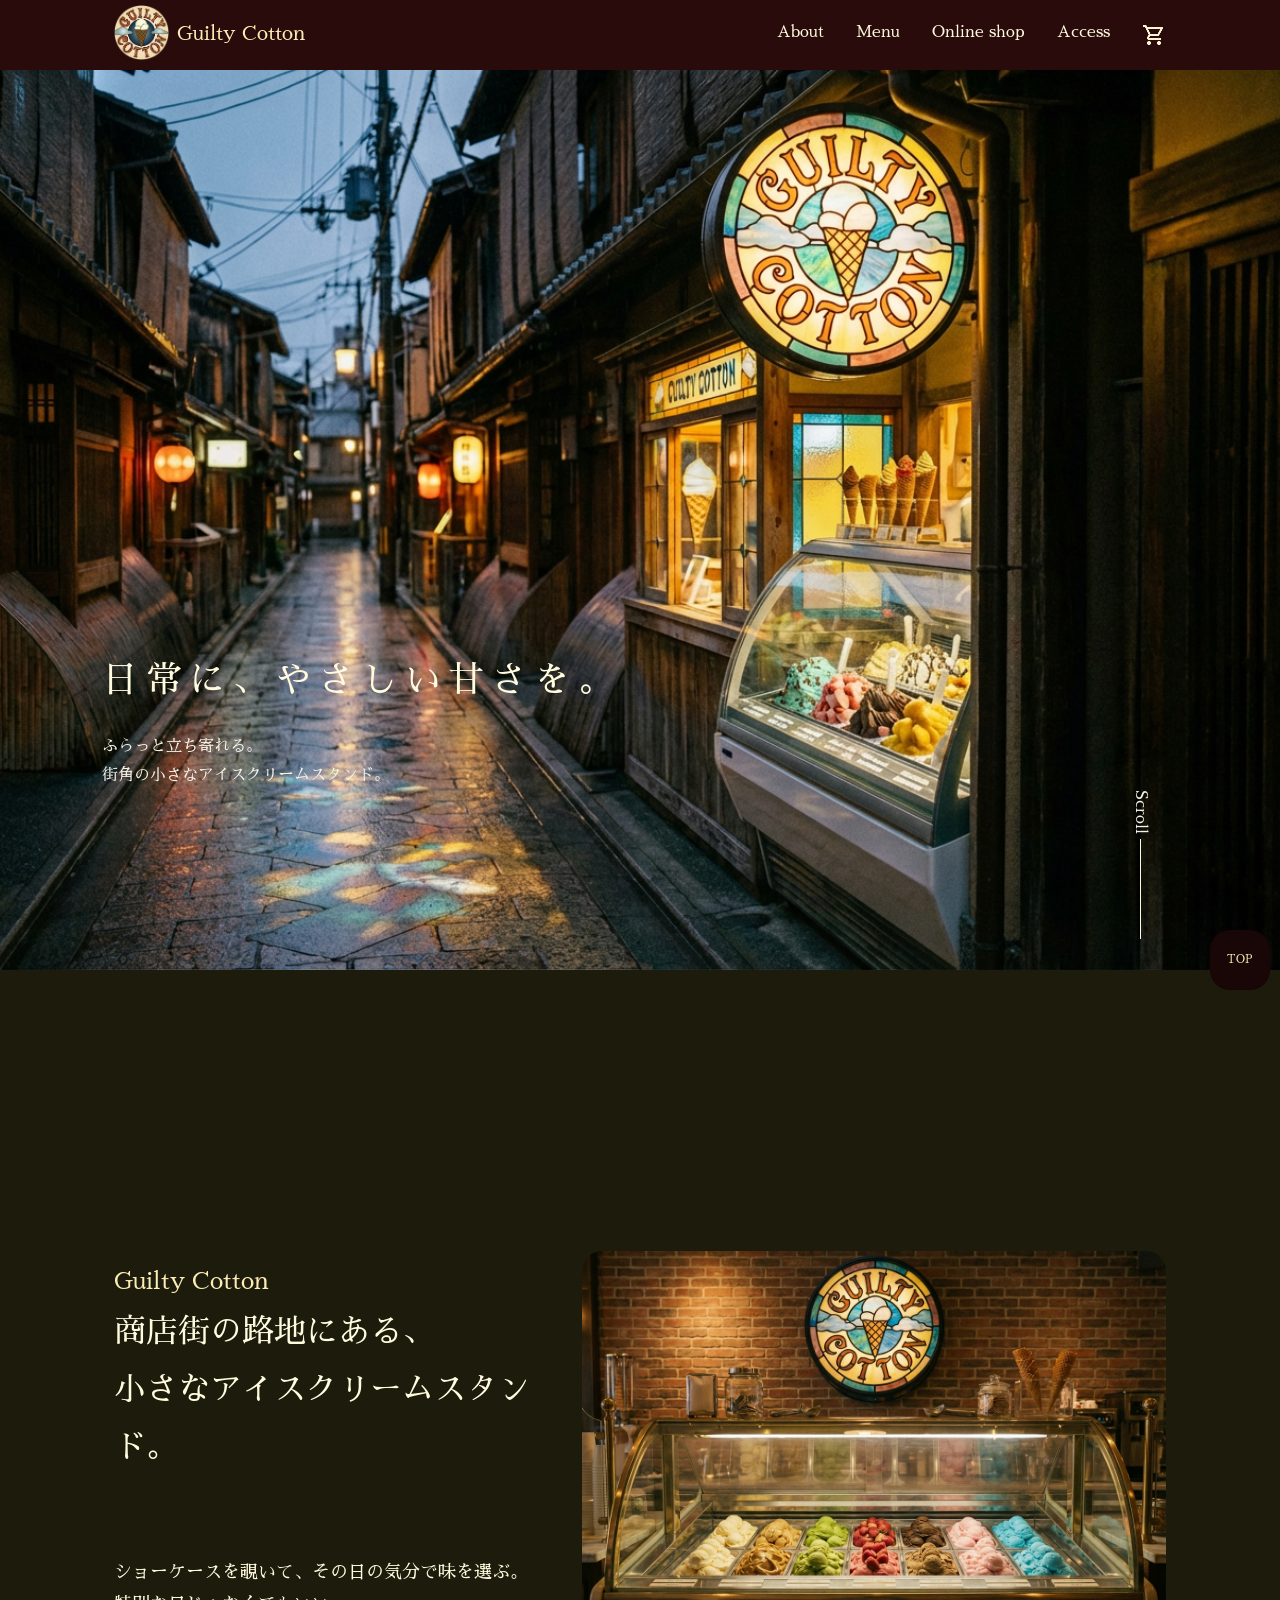
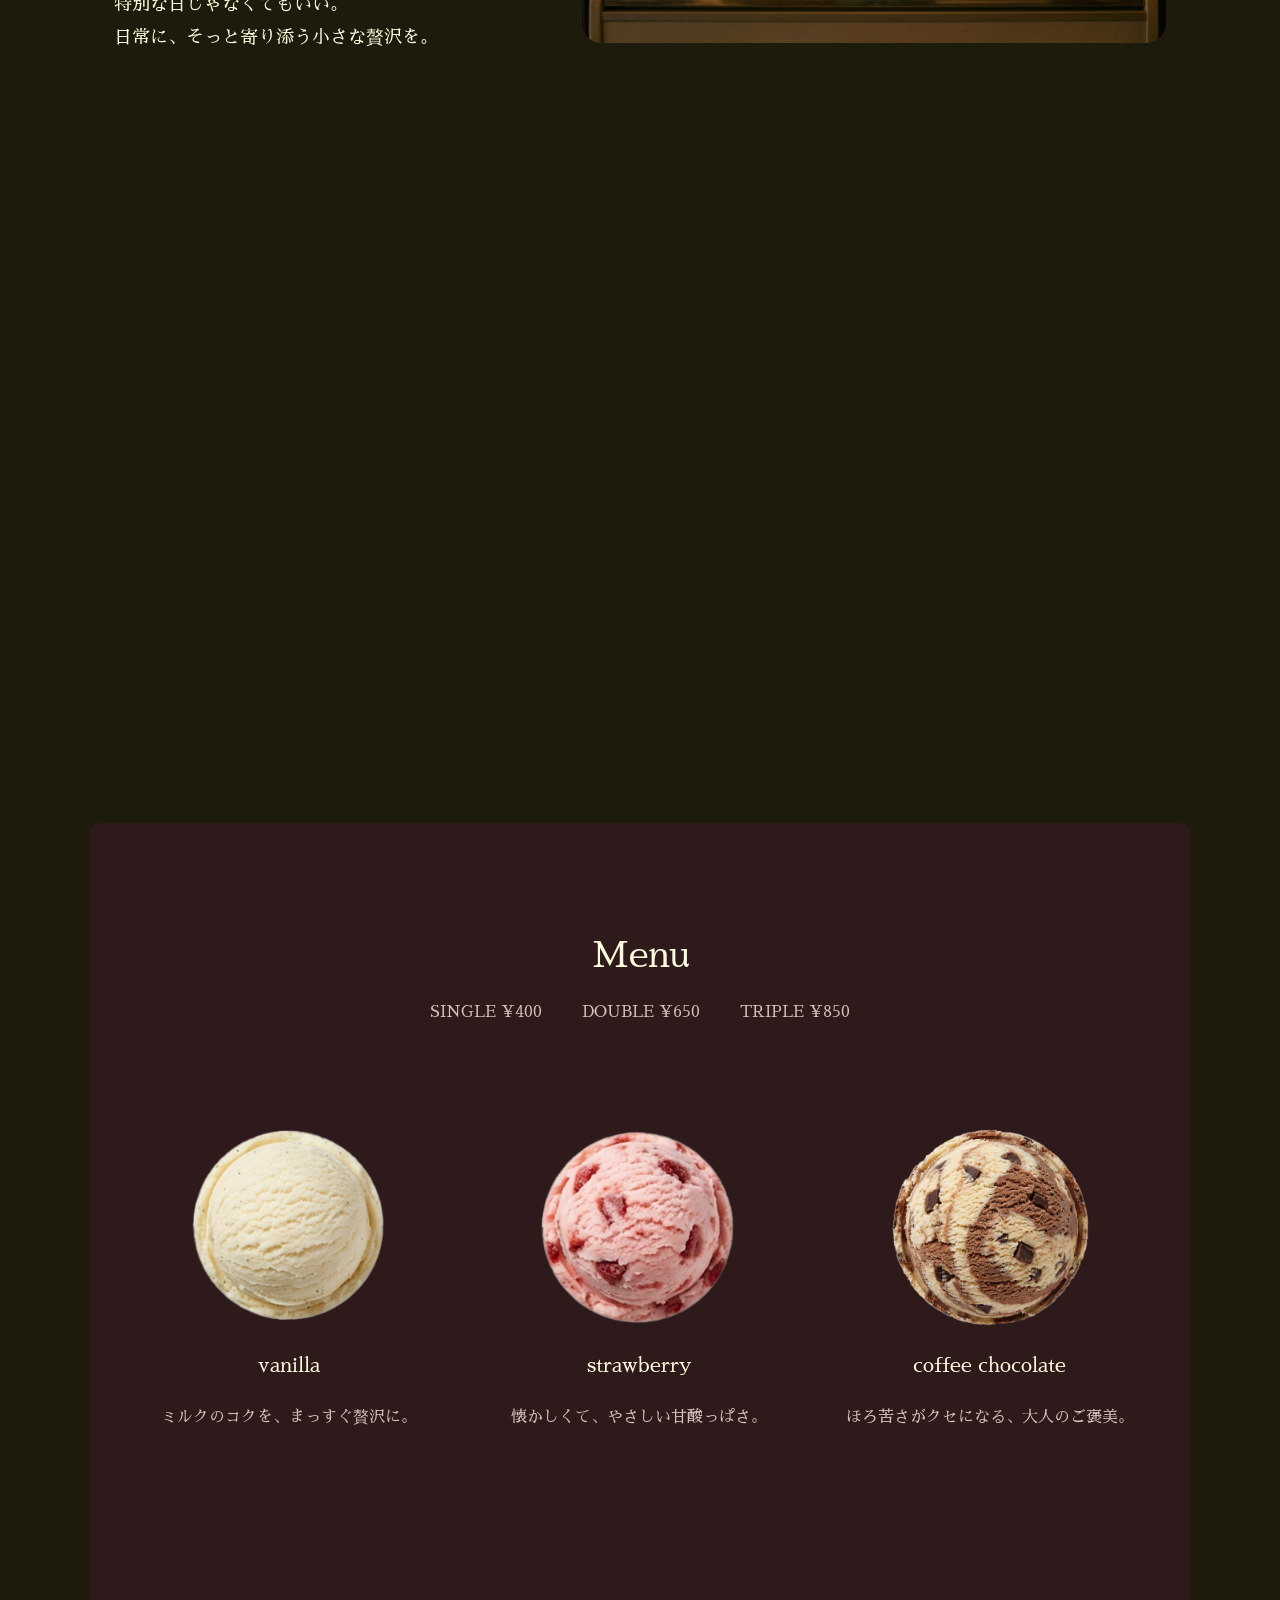
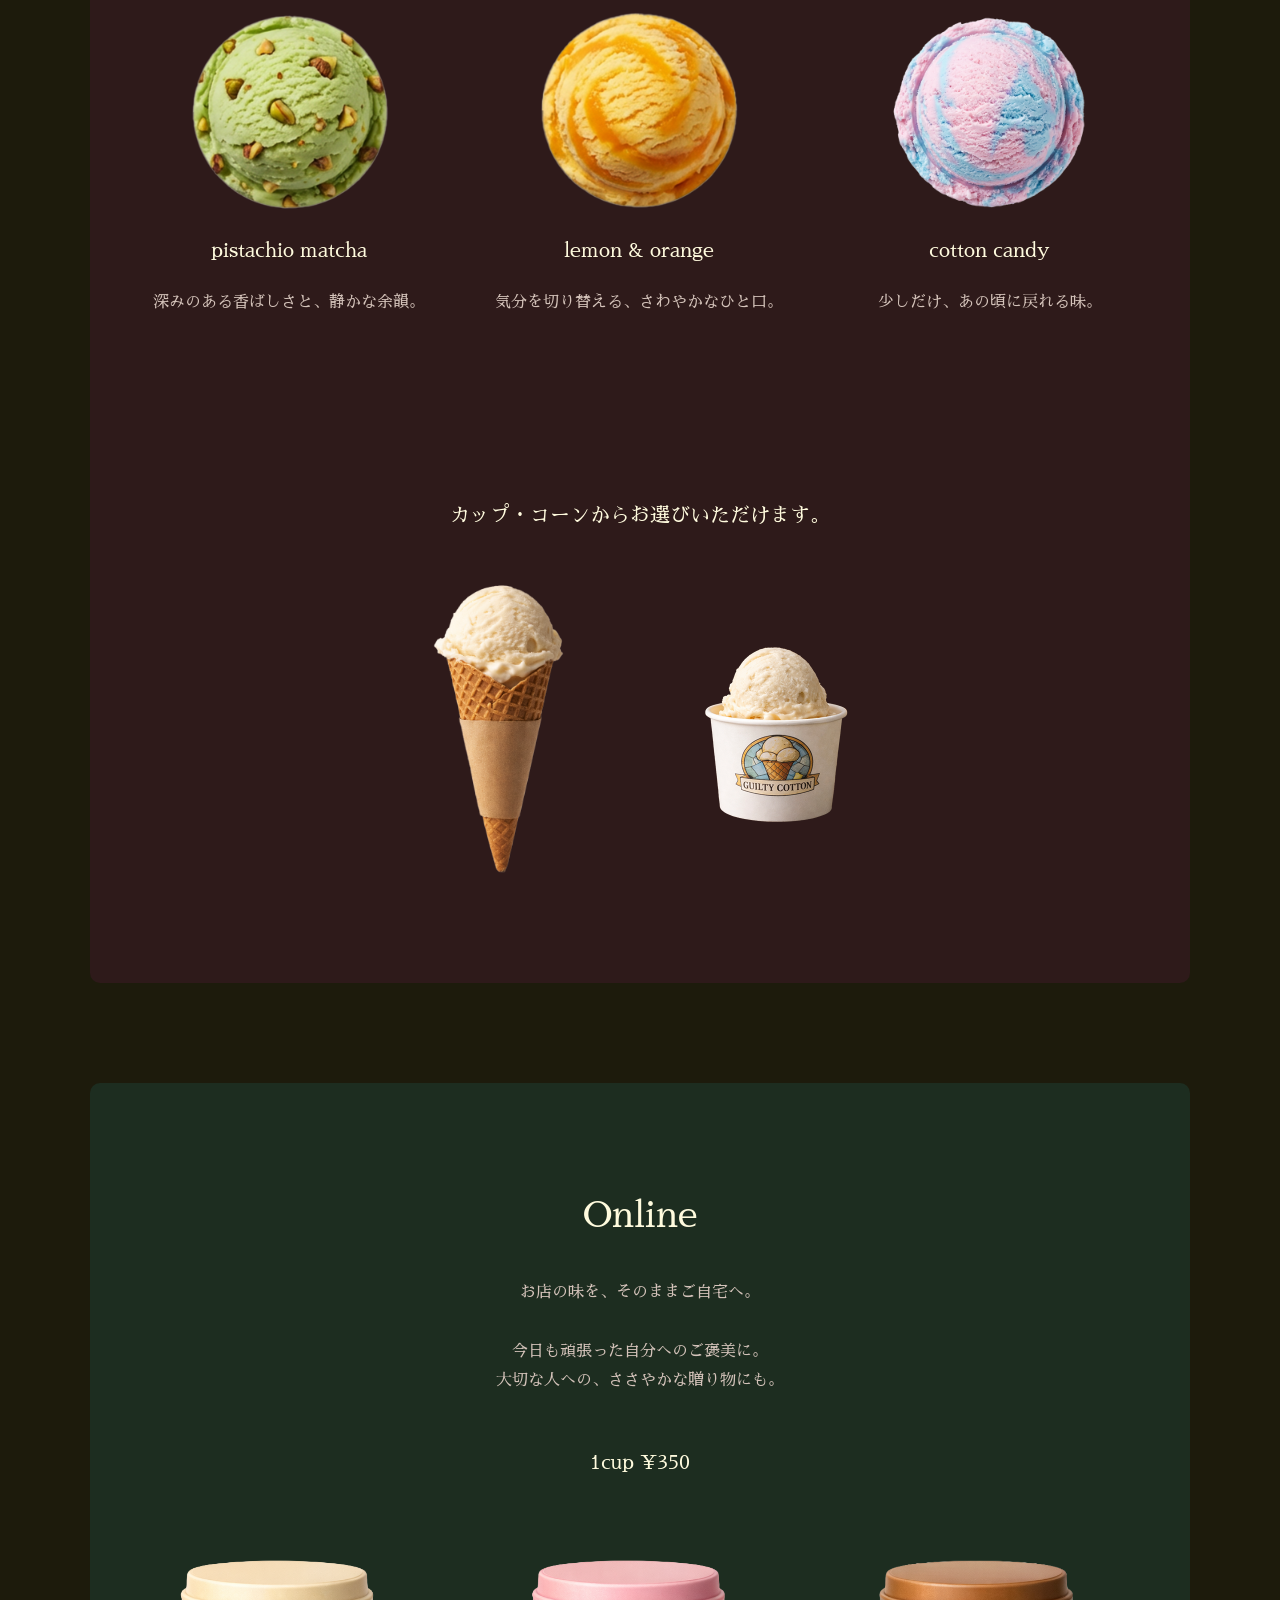
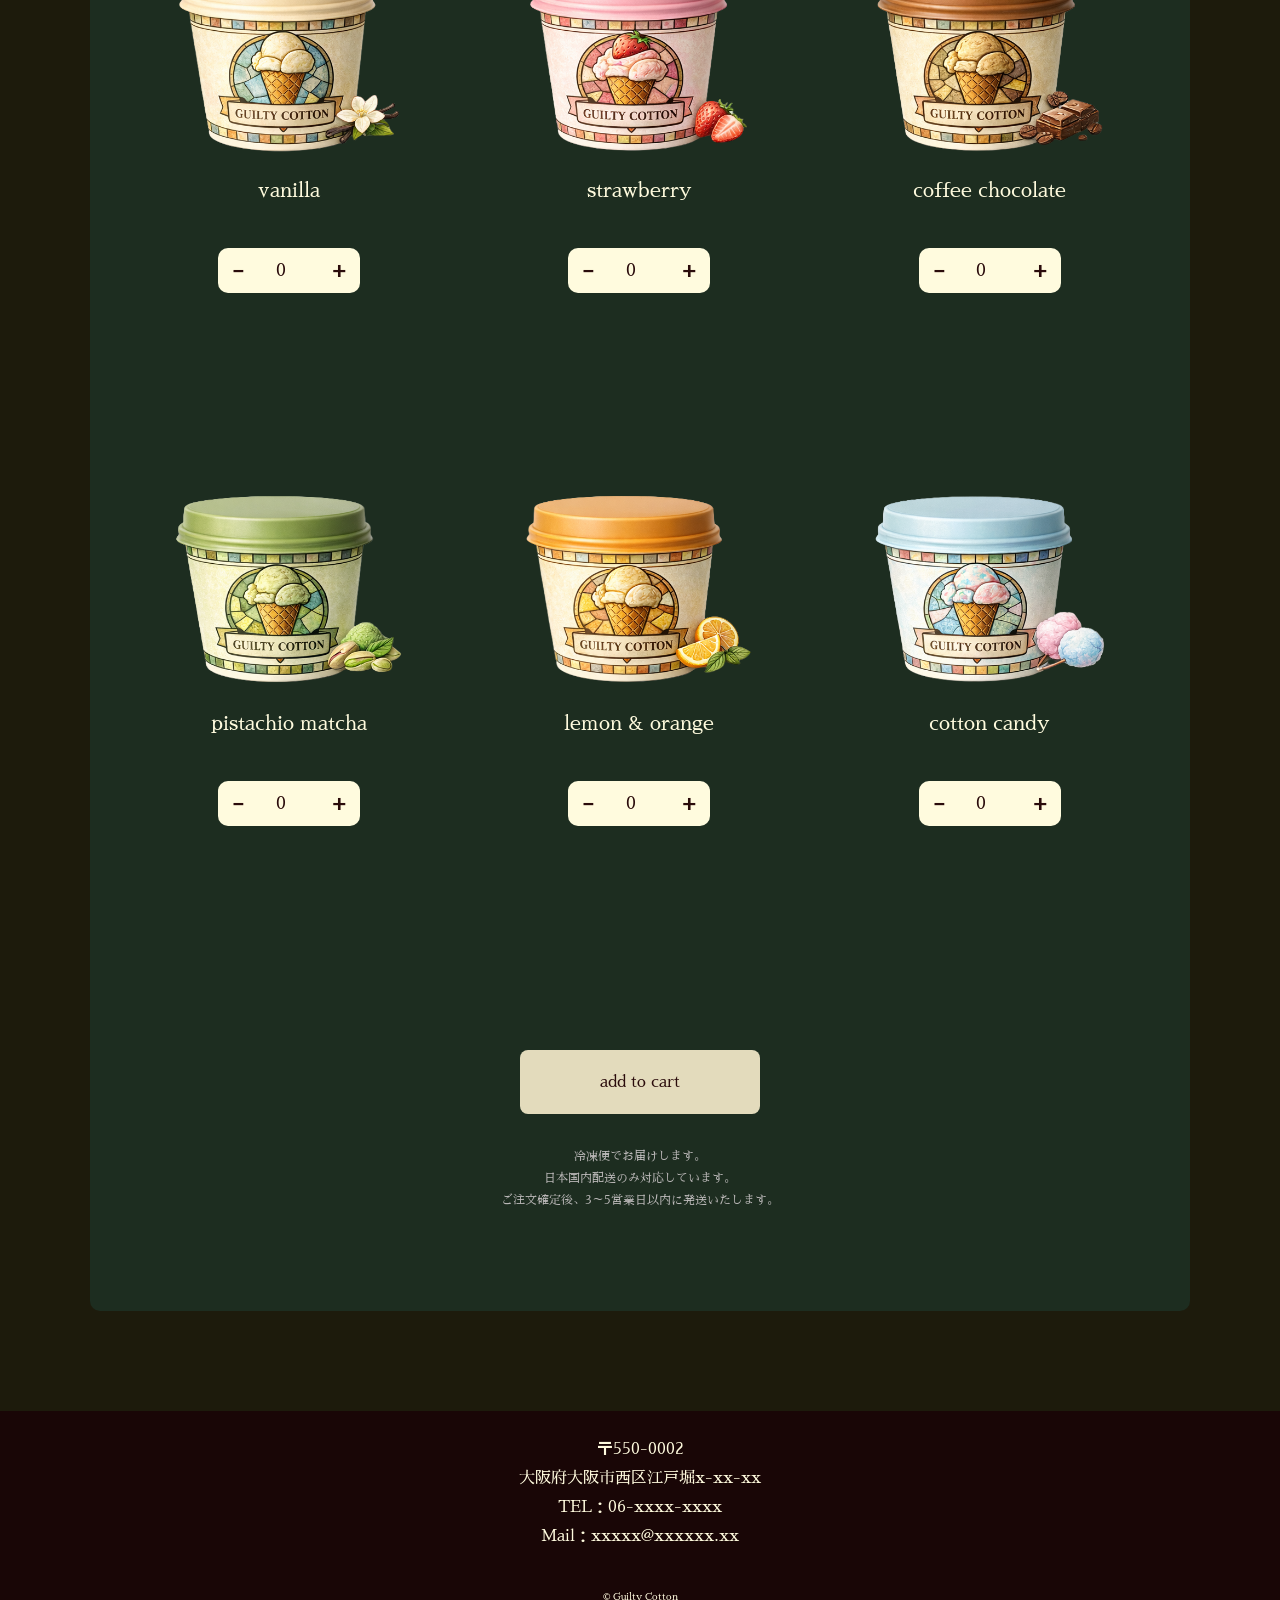
==== commit 04598d3d: "Add files via upload" ====
--- a/index.html
+++ b/index.html
@@ -10,6 +10,7 @@
   <link rel="preconnect" href="https://fonts.googleapis.com">
   <link rel="preconnect" href="https://fonts.gstatic.com" crossorigin>
   <link href="https://fonts.googleapis.com/css2?family=Sawarabi+Mincho&display=swap" rel="stylesheet">
+  <meta name="robots" content="noindex" />
   <title>Guilty Cotton</title>
 </head>
 
@@ -23,8 +24,8 @@
           <a href=""><img src="images/アセット 170.png" alt="logo">Guilty Cotton</a>
         </div>
 
-        <p class="attention">※本サイトはポートフォリオ用に制作した架空のWebサイトです。
-        </p>
+        <!-- <p class="attention">※本サイトはポートフォリオ用に制作した架空のWebサイトです。
+        </p> -->
 
         <nav class="header-nav">
           <ul class="nav-list">
